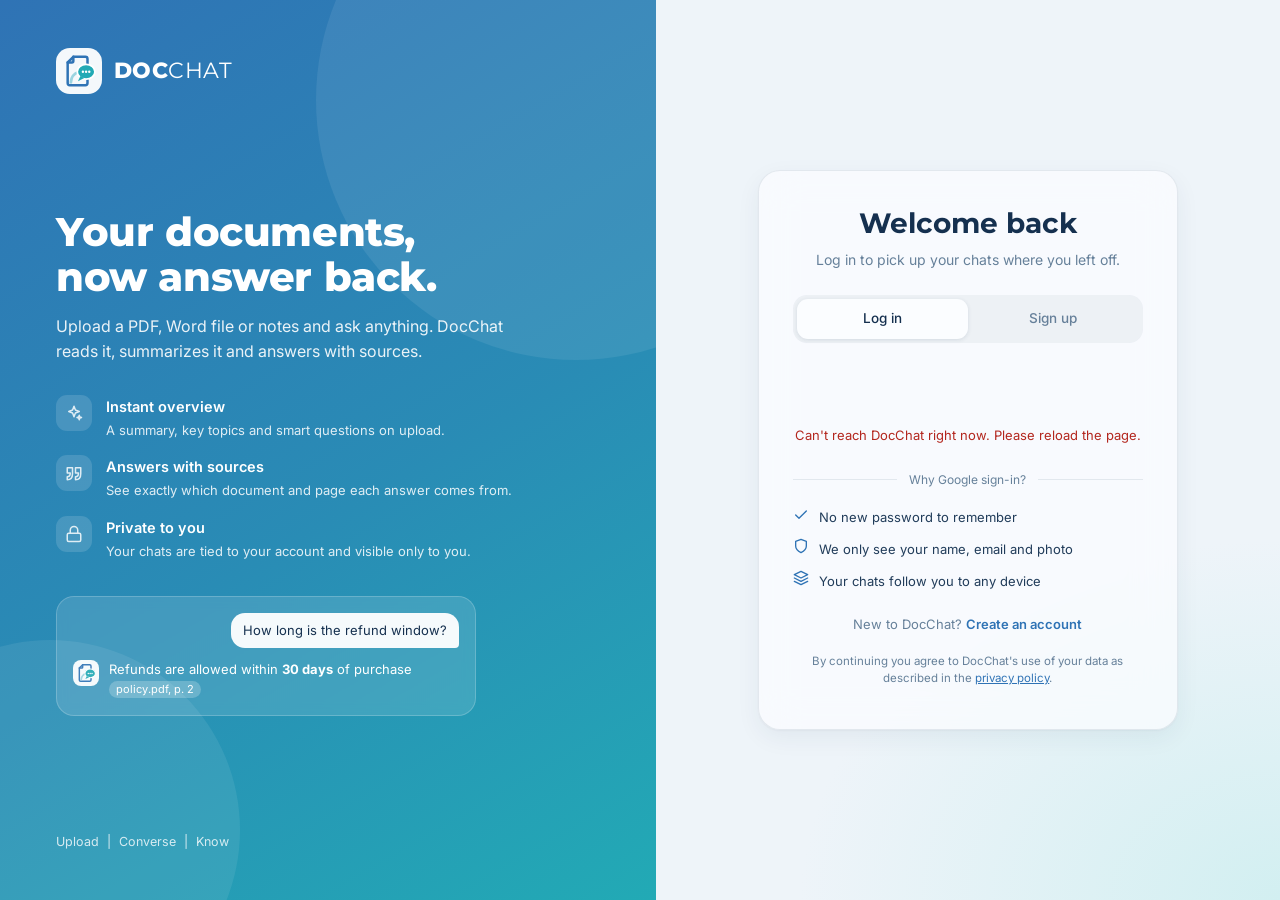
==== static/login.html @ a442658d "Add a separate sign-up / log-in page Signed-out visitors are redirected to /login (brand panel + Goo" ====
<!doctype html>
<html lang="en" data-theme="ocean">
<head>
<meta charset="utf-8">
<meta name="viewport" content="width=device-width, initial-scale=1">
<title>Sign in · DocChat</title>
<link rel="preconnect" href="https://fonts.googleapis.com">
<link rel="preconnect" href="https://fonts.gstatic.com" crossorigin>
<link href="https://fonts.googleapis.com/css2?family=Inter:wght@400;500;600&family=Montserrat:wght@400;500;700;800&display=swap" rel="stylesheet">
<link rel="icon" href="data:image/svg+xml,%3Csvg xmlns='http://www.w3.org/2000/svg' viewBox='0 0 48 48'%3E%3Cpath d='M16 4h17a3 3 0 0 1 3 3v34a3 3 0 0 1-3 3H11a3 3 0 0 1-3-3V12z' fill='none' stroke='%232f73b5' stroke-width='3.5' stroke-linejoin='round'/%3E%3Cellipse cx='34' cy='25' rx='12' ry='10' fill='%2322aab5' stroke='%23fff' stroke-width='2.5'/%3E%3Cpath d='M26 31l-3 7 8-4z' fill='%2322aab5'/%3E%3C/svg%3E">
<link rel="stylesheet" href="/static/style.css">
<script src="/static/theme.js"></script>
<style>
  body { overflow: auto; }
  .auth { display: grid; grid-template-columns: 1.05fr 1fr; min-height: 100vh; }

  /* ---------- Brand side ---------- */
  .brand-side {
    position: relative; overflow: hidden; color: #fff; padding: 48px 56px; display: flex; flex-direction: column;
    background: linear-gradient(150deg, var(--accent) 0%, color-mix(in srgb, var(--accent) 55%, var(--accent-2)) 55%, var(--accent-2) 100%);
  }
  .brand-side::before, .brand-side::after {
    content: ""; position: absolute; border-radius: 50%; background: rgba(255,255,255,.08); pointer-events: none;
  }
  .brand-side::before { width: 520px; height: 520px; right: -180px; top: -160px; }
  .brand-side::after { width: 380px; height: 380px; left: -140px; bottom: -120px; }
  .brand-top { display: flex; align-items: center; gap: 12px; position: relative; }
  .brand-top .mark { width: 46px; height: 46px; border-radius: 14px; background: rgba(255,255,255,.95); display: grid; place-items: center; }
  .brand-top .mark svg { width: 34px; height: 34px; }
  .brand-top .word { font-family: "Montserrat", sans-serif; font-size: 22px; letter-spacing: .02em; }
  .brand-top .word b { font-weight: 800; }
  .brand-mid { margin: auto 0; position: relative; max-width: 460px; padding: 40px 0; }
  .brand-mid h1 { font-family: "Montserrat", sans-serif; font-weight: 800; font-size: 40px; line-height: 1.12; margin: 0 0 14px; letter-spacing: -.01em; }
  .brand-mid p { font-size: 16px; line-height: 1.6; opacity: .9; margin: 0 0 30px; }
  .perks { list-style: none; padding: 0; margin: 0; display: flex; flex-direction: column; gap: 14px; }
  .perks li { display: flex; gap: 14px; align-items: flex-start; }
  .perks .p-icon { flex: none; width: 36px; height: 36px; border-radius: 11px; display: grid; place-items: center; background: rgba(255,255,255,.16); }
  .perks .p-icon svg.i { width: 18px; height: 18px; }
  .perks b { display: block; font-weight: 600; font-size: 14.5px; }
  .perks span { font-size: 13px; opacity: .85; }
  .preview { position: relative; margin-top: 34px; max-width: 420px; background: rgba(255,255,255,.12); border: 1px solid rgba(255,255,255,.2); border-radius: 18px; padding: 16px; backdrop-filter: blur(6px); }
  .preview .q { margin-left: auto; width: fit-content; background: rgba(255,255,255,.95); color: #15304f; font-size: 13px; padding: 7px 12px; border-radius: 14px 14px 4px 14px; }
  .preview .a { display: flex; gap: 10px; margin-top: 12px; font-size: 13px; line-height: 1.5; }
  .preview .a .dot { flex: none; width: 26px; height: 26px; border-radius: 8px; background: rgba(255,255,255,.95); display: grid; place-items: center; }
  .preview .a .dot svg { width: 20px; height: 20px; }
  .preview .tag { display: inline-block; font-size: 11px; padding: 0 7px; border-radius: 99px; background: rgba(255,255,255,.22); }
  .brand-foot { position: relative; font-size: 12.5px; opacity: .8; }

  /* ---------- Form side ---------- */
  .form-side { display: grid; place-items: center; padding: 40px 24px; }
  .auth-card { width: min(420px, 100%); padding: 36px 34px 30px; text-align: center; }
  .auth-card .mobile-logo { display: none; width: 56px; height: 56px; margin: 0 auto 14px; }
  .auth-card h2 { font-family: var(--display); font-weight: var(--display-weight); font-size: 28px; margin: 0 0 8px; line-height: 1.2; }
  .auth-card .lead { color: var(--muted); margin: 0 0 24px; font-size: 14px; }
  .tabs { display: grid; grid-template-columns: 1fr 1fr; padding: 4px; border-radius: 14px; background: var(--hover); margin-bottom: 26px; }
  .tabs button { border: 0; background: transparent; border-radius: 11px; padding: 9px 0; font-size: 13.5px; font-weight: 500; color: var(--muted); }
  .tabs button[aria-selected="true"] { background: var(--panel-solid); color: var(--text); box-shadow: 0 1px 4px color-mix(in srgb, var(--text) 12%, transparent); }
  .gsi { display: flex; justify-content: center; min-height: 44px; }
  .gsi .error { font-size: 13px; text-align: left; }
  .divider { display: flex; align-items: center; gap: 12px; color: var(--muted); font-size: 12px; margin: 24px 0 18px; }
  .divider::before, .divider::after { content: ""; flex: 1; height: 1px; background: var(--border); }
  .trust { list-style: none; padding: 0; margin: 0; display: flex; flex-direction: column; gap: 10px; text-align: left; }
  .trust li { display: flex; align-items: center; gap: 10px; font-size: 13px; color: color-mix(in srgb, var(--text) 85%, var(--muted)); }
  .trust svg.i { width: 16px; height: 16px; color: var(--accent); }
  .switch-note { margin: 22px 0 0; font-size: 13px; color: var(--muted); }
  .switch-note button { border: 0; background: none; padding: 0; color: var(--accent); font-weight: 600; font-size: 13px; }
  .legal { margin-top: 18px; font-size: 11.5px; color: var(--muted); line-height: 1.5; }
  .legal a { color: var(--accent); }
  .status { min-height: 20px; margin-top: 12px; font-size: 13px; color: var(--muted); }
  .status.err { color: var(--error); }

  @media (max-width: 920px) {
    .auth { grid-template-columns: 1fr; }
    .brand-side { display: none; }
    .auth-card .mobile-logo { display: block; }
  }
</style>
</head>
<body>
<svg width="0" height="0" style="position:absolute" aria-hidden="true">
  <symbol id="logo" viewBox="0 0 48 48">
    <g style="fill:none;stroke:var(--accent);stroke-width:3.5;stroke-linejoin:round;stroke-linecap:round">
      <path d="M16 4h17a3 3 0 0 1 3 3v34a3 3 0 0 1-3 3H11a3 3 0 0 1-3-3V12z"/>
      <path d="M16 4v6a2 2 0 0 1-2 2H8"/>
    </g>
    <path style="fill:none;stroke:color-mix(in srgb, var(--accent-2) 35%, var(--accent-soft));stroke-width:4;stroke-linecap:round" d="M12.5 40a17 17 0 0 1 11-15"/>
    <ellipse style="fill:var(--accent-2);stroke:#fff;stroke-width:2.5" cx="34" cy="25" rx="12.5" ry="10.5"/>
    <path style="fill:var(--accent-2)" d="M26 31l-3.5 7.5 9-4.5z"/>
    <g style="fill:#fff"><circle cx="29.5" cy="25" r="1.7"/><circle cx="34" cy="25" r="1.7"/><circle cx="38.5" cy="25" r="1.7"/></g>
  </symbol>
</svg>

<div class="auth">
  <!-- Brand side -->
  <section class="brand-side" aria-hidden="true">
    <div class="brand-top">
      <span class="mark"><svg><use href="#logo"/></svg></span>
      <span class="word"><b>DOC</b>CHAT</span>
    </div>
    <div class="brand-mid">
      <h1>Your documents,<br>now answer back.</h1>
      <p>Upload a PDF, Word file or notes and ask anything. DocChat reads it, summarizes it and answers with sources.</p>
      <ul class="perks">
        <li><span class="p-icon" data-icon="sparkles"></span><div><b>Instant overview</b><span>A summary, key topics and smart questions on upload.</span></div></li>
        <li><span class="p-icon" data-icon="quote"></span><div><b>Answers with sources</b><span>See exactly which document and page each answer comes from.</span></div></li>
        <li><span class="p-icon" data-icon="lock"></span><div><b>Private to you</b><span>Your chats are tied to your account and visible only to you.</span></div></li>
      </ul>
      <div class="preview">
        <div class="q">How long is the refund window?</div>
        <div class="a"><span class="dot"><svg><use href="#logo"/></svg></span><div>Refunds are allowed within <b>30 days</b> of purchase <span class="tag">policy.pdf, p. 2</span></div></div>
      </div>
    </div>
    <div class="brand-foot">Upload &nbsp;|&nbsp; Converse &nbsp;|&nbsp; Know</div>
  </section>

  <!-- Form side -->
  <main class="form-side">
    <div class="auth-card card">
      <svg class="mobile-logo" aria-hidden="true"><use href="#logo"/></svg>
      <h2 id="heading">Welcome back</h2>
      <p class="lead" id="lead">Log in to pick up your chats where you left off.</p>

      <div class="tabs" role="tablist" aria-label="Log in or sign up">
        <button role="tab" id="tabLogin" aria-selected="true">Log in</button>
        <button role="tab" id="tabSignup" aria-selected="false">Sign up</button>
      </div>

      <div class="gsi" id="gsiButton"></div>
      <div class="status" id="status" role="status"></div>

      <div class="divider">Why Google sign-in?</div>
      <ul class="trust">
        <li><span data-icon="check"></span>No new password to remember</li>
        <li><span data-icon="shield"></span>We only see your name, email and photo</li>
        <li><span data-icon="layers"></span>Your chats follow you to any device</li>
      </ul>

      <p class="switch-note" id="switchNote">New to DocChat? <button id="switchBtn">Create an account</button></p>
      <p class="legal">By continuing you agree to DocChat's use of your data as described in the <a href="/privacy">privacy policy</a>.</p>
    </div>
  </main>
</div>

<script>
const ICONS = {
  sparkles: '<path d="M12 3l1.9 5.1L19 10l-5.1 1.9L12 17l-1.9-5.1L5 10l5.1-1.9zM19 15l.8 2.2L22 18l-2.2.8L19 21l-.8-2.2L16 18l2.2-.8z"/>',
  quote: '<path d="M3 21c3 0 7-1 7-8V5H3v7h4c0 3-1 5-4 5zM14 21c3 0 7-1 7-8V5h-7v7h4c0 3-1 5-4 5z"/>',
  lock: '<rect x="3" y="11" width="18" height="11" rx="2"/><path d="M7 11V7a5 5 0 0 1 10 0v4"/>',
  check: '<path d="M20 6 9 17l-5-5"/>',
  shield: '<path d="M12 22s8-4 8-10V5l-8-3-8 3v7c0 6 8 10 8 10z"/>',
  layers: '<path d="M12 2 2 7l10 5 10-5zM2 17l10 5 10-5M2 12l10 5 10-5"/>',
};
document.querySelectorAll("[data-icon]").forEach(el => {
  el.innerHTML = `<svg class="i" viewBox="0 0 24 24" aria-hidden="true">${ICONS[el.dataset.icon]}</svg>`;
});

const $ = s => document.querySelector(s);
const status = $("#status");
let mode = new URLSearchParams(location.search).get("mode") === "signup" ? "signup" : "login";
let clientId = null;

const COPY = {
  login: { heading: "Welcome back", lead: "Log in to pick up your chats where you left off.", text: "signin_with",
           note: "New to DocChat?", sw: "Create an account" },
  signup: { heading: "Create your account", lead: "Start chatting with your documents in seconds. It's free.", text: "signup_with",
            note: "Already have an account?", sw: "Log in" },
};

function setMode(m) {
  mode = m;
  const c = COPY[m];
  $("#heading").textContent = c.heading;
  $("#lead").textContent = c.lead;
  $("#tabLogin").setAttribute("aria-selected", String(m === "login"));
  $("#tabSignup").setAttribute("aria-selected", String(m === "signup"));
  $("#switchNote").firstChild.textContent = c.note + " ";
  $("#switchBtn").textContent = c.sw;
  history.replaceState(null, "", m === "signup" ? "/login?mode=signup" : "/login");
  renderButton();
}

function renderButton() {
  if (!window.google?.accounts?.id || !clientId) return;
  const slot = $("#gsiButton");
  slot.innerHTML = "";
  google.accounts.id.renderButton(slot, {
    theme: document.documentElement.dataset.mode === "dark" ? "filled_black" : "outline",
    size: "large", shape: "pill", text: COPY[mode].text, logo_alignment: "left",
    width: Math.min(340, slot.clientWidth || 340),
  });
}

async function onCredential(resp) {
  status.className = "status"; status.textContent = "Signing you in…";
  try {
    const r = await fetch("/api/auth/google", { method: "POST", headers: { "Content-Type": "application/json" },
                                               body: JSON.stringify({ credential: resp.credential }) });
    const data = await r.json().catch(() => ({}));
    if (!r.ok) throw new Error(data.error || "Sign-in failed. Please try again.");
    status.textContent = `Welcome, ${data.user.name}! Opening DocChat…`;
    location.replace("/");
  } catch (e) {
    status.className = "status err";
    status.textContent = e.message.includes("fetch") ? "Can't reach DocChat right now. Please try again." : e.message;
  }
}

async function init() {
  $("#tabLogin").onclick = () => setMode("login");
  $("#tabSignup").onclick = () => setMode("signup");
  $("#switchBtn").onclick = () => setMode(mode === "login" ? "signup" : "login");
  setMode(mode);
  try {
    const cfg = await (await fetch("/api/config")).json();
    if (cfg.user) return location.replace("/");
    if (!cfg.auth) return location.replace("/");
    clientId = cfg.google_client_id;
  } catch (e) {
    status.className = "status err"; status.textContent = "Can't reach DocChat right now. Please reload the page.";
    return;
  }
  const s = document.createElement("script");
  s.src = "https://accounts.google.com/gsi/client"; s.async = true;
  s.onload = () => {
    google.accounts.id.initialize({ client_id: clientId, callback: onCredential, ux_mode: "popup", auto_select: false });
    renderButton();
  };
  s.onerror = () => {
    $("#gsiButton").innerHTML = `<p class="error">Couldn't load Google sign-in. If you use an ad or tracker blocker, allow accounts.google.com on this site, then reload.</p>`;
  };
  document.head.appendChild(s);
  addEventListener("resize", () => { clearTimeout(window.__rb); window.__rb = setTimeout(renderButton, 200); });
}
init();
</script>
</body>
</html>
---- static/style.css ----
/* Base colors come from theme.js; everything here is derived from them. Fallbacks = DocChat blue, light. */
:root {
  --bg: #eef4f9; --bg-glow-1: #d4e7f6; --bg-glow-2: #d2eff1; --panel-solid: #fbfdff;
  --text: #15304f; --muted: #66809a; --accent: #2f73b5; --accent-2: #22aab5; --accent-soft: #dcebf7; --accent-text: #fff;
  --display: "Montserrat", "Segoe UI", sans-serif; --display-weight: 700;

  --panel: color-mix(in srgb, var(--panel-solid) 74%, transparent);
  --border: color-mix(in srgb, var(--text) 9%, transparent);
  --border-strong: color-mix(in srgb, var(--text) 16%, transparent);
  --hover: color-mix(in srgb, var(--text) 5%, transparent);
  --user-bubble: var(--text);
  --user-text: var(--bg);
  --cite-bg: color-mix(in srgb, var(--accent) 8%, transparent);
  --accent-glow: color-mix(in srgb, var(--accent) 35%, transparent);
  --error: #b3261e;
  --shadow: 0 1px 2px color-mix(in srgb, var(--text) 4%, transparent), 0 8px 24px color-mix(in srgb, var(--text) 6%, transparent);
  --radius-lg: 22px;
  color-scheme: light;
}
:root[data-mode="dark"] {
  --error: #f2b8b5;
  --shadow: 0 1px 2px rgba(0,0,0,.2), 0 8px 24px rgba(0,0,0,.25);
  color-scheme: dark;
}

* { box-sizing: border-box; }
html, body { height: 100%; }
body {
  margin: 0;
  font: 14.5px/1.6 "Inter", system-ui, -apple-system, "Segoe UI", sans-serif;
  color: var(--text);
  background:
    radial-gradient(900px 600px at 0% 0%, var(--bg-glow-1), transparent 60%),
    radial-gradient(800px 600px at 100% 100%, var(--bg-glow-2), transparent 60%),
    var(--bg);
  background-attachment: fixed;
  -webkit-font-smoothing: antialiased;
  overflow: hidden;
}
button { font: inherit; color: inherit; cursor: pointer; }
.sr-only { position: absolute; width: 1px; height: 1px; overflow: hidden; clip: rect(0 0 0 0); white-space: nowrap; }
svg.i { width: 18px; height: 18px; flex: none; fill: none; stroke: currentColor; stroke-width: 2; stroke-linecap: round; stroke-linejoin: round; }
.label { font-size: 11px; font-weight: 600; letter-spacing: .08em; text-transform: uppercase; color: var(--muted); margin: 0; }

/* ---------- Layout ---------- */
.app { display: grid; grid-template-columns: 272px minmax(0, 1fr) 320px; gap: 14px; height: 100vh; padding: 14px; }
.card {
  background: var(--panel); backdrop-filter: blur(20px); -webkit-backdrop-filter: blur(20px);
  border: 1px solid var(--border); border-radius: var(--radius-lg); box-shadow: var(--shadow);
}
.sidebar, .panel { display: flex; flex-direction: column; min-height: 0; }
.main { display: flex; flex-direction: column; min-width: 0; min-height: 0; overflow: hidden; }

/* ---------- Buttons ---------- */
.btn {
  display: inline-flex; align-items: center; justify-content: center; gap: 8px;
  border: 1px solid var(--border); background: var(--panel-solid); border-radius: 12px; padding: 8px 14px; font-size: 13px;
  transition: .15s ease;
}
.btn:hover { border-color: var(--accent); color: var(--accent); }
.btn.primary { background: var(--accent); border-color: var(--accent); color: var(--accent-text); font-weight: 500; }
.btn.primary:hover { filter: brightness(1.08); color: var(--accent-text); }
.icon-btn {
  display: inline-grid; place-items: center; width: 34px; height: 34px; border-radius: 10px;
  border: 1px solid transparent; background: transparent; color: var(--muted); transition: .15s;
}
.icon-btn:hover { background: var(--hover); color: var(--text); }
.icon-btn svg.i { width: 17px; height: 17px; }

/* ---------- Sidebar ---------- */
.sidebar { padding: 20px 16px 16px; gap: 16px; }
.brand { display: flex; align-items: center; gap: 11px; padding: 0 4px; }
.logo { flex: none; width: 42px; height: 42px; }
.wordmark { font-family: "Montserrat", "Segoe UI", sans-serif; font-weight: 400; font-size: 21px; line-height: 1; margin: 0; letter-spacing: .02em; }
.wordmark b { font-weight: 800; }
.tagline { font-family: "Montserrat", "Segoe UI", sans-serif; font-weight: 700; font-size: 9px; letter-spacing: .1em; text-transform: uppercase; color: var(--accent); margin: 6px 0 0; }
.tagline i { font-style: normal; opacity: .45; margin: 0 3px; }
.new-chat { width: 100%; padding: 10px 14px; }
.new-chat kbd { margin-left: auto; font: 11px "Inter", sans-serif; opacity: .7; }
.search { display: flex; align-items: center; gap: 8px; padding: 0 12px; height: 38px; border-radius: 12px; background: var(--panel-solid); border: 1px solid var(--border); color: var(--muted); }
.search:focus-within { border-color: var(--accent); }
.search input { flex: 1; min-width: 0; border: 0; outline: 0; background: transparent; color: var(--text); font: inherit; font-size: 13px; }
.chats-head { display: flex; align-items: center; justify-content: space-between; padding: 0 4px; }
.chats { list-style: none; margin: 0 -6px; padding: 0 6px; flex: 1; min-height: 60px; overflow-y: auto; display: flex; flex-direction: column; gap: 2px; }
.chat-item { position: relative; display: flex; align-items: center; gap: 10px; padding: 9px 10px; border-radius: 12px; cursor: pointer; transition: .12s; }
.chat-item:hover { background: var(--hover); }
.chat-item.active { background: var(--accent-soft); }
.chat-item .ci-icon { flex: none; width: 30px; height: 30px; border-radius: 9px; display: grid; place-items: center; background: var(--panel-solid); color: var(--accent); border: 1px solid var(--border); }
.chat-item.active .ci-icon { border-color: transparent; }
.chat-item .ci-icon svg.i { width: 15px; height: 15px; }
.chat-item .ci-text { flex: 1; min-width: 0; }
.chat-item .ci-title { font-size: 13px; font-weight: 500; white-space: nowrap; overflow: hidden; text-overflow: ellipsis; }
.chat-item .ci-sub { font-size: 11.5px; color: var(--muted); }
.chat-item .ci-del { opacity: .35; width: 28px; height: 28px; }
.chat-item:hover .ci-del, .chat-item.active .ci-del, .chat-item .ci-del:focus-visible { opacity: 1; }
.chat-item .ci-del:hover { color: #c62828; background: color-mix(in srgb, #c62828 10%, transparent); }
@media (hover: none) { .chat-item .ci-del { opacity: 1; } }
.chats-empty { font-size: 13px; color: var(--muted); padding: 10px 6px; line-height: 1.5; }
.side-footer { display: flex; flex-direction: column; gap: 12px; padding-top: 14px; border-top: 1px solid var(--border); }
.appearance { display: flex; align-items: center; justify-content: space-between; gap: 8px; }
.swatches { display: flex; gap: 8px; }
.swatch { width: 22px; height: 22px; padding: 0; border-radius: 50%; border: 0; background: linear-gradient(135deg, var(--a), var(--b)); box-shadow: 0 0 0 2px var(--panel-solid), 0 0 0 3px transparent; transition: .15s; }
.swatch:hover { transform: scale(1.12); }
.swatch[aria-checked="true"] { box-shadow: 0 0 0 2px var(--panel-solid), 0 0 0 4px var(--text); }
.mode-toggle { display: inline-flex; padding: 2px; border-radius: 10px; background: var(--hover); }
.mode-toggle button { display: grid; place-items: center; width: 28px; height: 26px; border: 0; border-radius: 8px; background: transparent; color: var(--muted); }
.mode-toggle button svg.i { width: 15px; height: 15px; }
.mode-toggle button[aria-pressed="true"] { background: var(--panel-solid); color: var(--text); box-shadow: 0 1px 3px color-mix(in srgb, var(--text) 12%, transparent); }
.user-card { display: flex; align-items: center; gap: 10px; padding: 8px; margin: 0 -4px; border-radius: 14px; background: var(--hover); }
.user-card[hidden] { display: none; }
.user-card img { flex: none; width: 34px; height: 34px; border-radius: 50%; object-fit: cover; background: var(--accent-soft); }
.user-card img[hidden], .user-card .u-initial[hidden] { display: none; }
.user-card .u-initial { flex: none; width: 34px; height: 34px; border-radius: 50%; display: grid; place-items: center; font-weight: 700; color: var(--accent-text); background: linear-gradient(135deg, var(--accent), var(--accent-2)); }
.user-card .u-text { flex: 1; min-width: 0; }
.user-card .u-name { font-size: 13px; font-weight: 600; white-space: nowrap; overflow: hidden; text-overflow: ellipsis; }
.user-card .u-email { font-size: 11.5px; color: var(--muted); white-space: nowrap; overflow: hidden; text-overflow: ellipsis; }
.user-card .icon-btn { width: 30px; height: 30px; }
.quota[hidden] { display: none; }
.quota-text { font-size: 12px; color: var(--muted); margin-bottom: 6px; }
.quota-text b { color: var(--text); font-weight: 600; }
.quota-bar { height: 5px; border-radius: 99px; background: var(--hover); overflow: hidden; }
.quota-bar span { display: block; height: 100%; border-radius: 99px; background: linear-gradient(90deg, var(--accent), var(--accent-2)); transition: width .4s ease; }
.quota.low .quota-bar span { background: #e0892b; }
.demo-note { display: inline-flex; align-items: center; gap: 8px; margin-top: 14px; font-size: 12px; color: var(--muted); background: var(--hover); border-radius: 10px; padding: 7px 12px; text-align: left; }
.demo-note svg.i { width: 15px; height: 15px; color: var(--accent); }
.provider { display: flex; align-items: center; gap: 8px; font-size: 12px; color: var(--muted); min-width: 0; }
.provider .dot { flex: none; width: 7px; height: 7px; border-radius: 50%; background: #4caf7a; box-shadow: 0 0 0 3px rgba(76,175,122,.18); }
.provider span:last-child { overflow: hidden; text-overflow: ellipsis; white-space: nowrap; }

/* ---------- Main: top bar ---------- */
.topbar { display: flex; align-items: center; gap: 10px; padding: 14px 18px; border-bottom: 1px solid var(--border); }
.title-wrap { flex: 1; min-width: 0; }
.chat-title { margin: 0; font-size: 15px; font-weight: 600; white-space: nowrap; overflow: hidden; text-overflow: ellipsis; outline: none; border-radius: 6px; padding: 1px 4px; margin-left: -4px; }
.chat-title[contenteditable="true"]:hover { background: var(--hover); }
.chat-title[contenteditable="true"]:focus { background: var(--hover); box-shadow: 0 0 0 2px var(--accent-soft); white-space: normal; }
.chat-meta { font-size: 12px; color: var(--muted); }
.top-actions { display: flex; gap: 4px; }
.only-narrow, .only-mobile { display: none !important; }

/* ---------- Main: log ---------- */
.log { flex: 1; overflow-y: auto; padding: 28px 28px 12px; display: flex; flex-direction: column; gap: 22px; scroll-behavior: smooth; }
.msg { max-width: 760px; width: 100%; margin: 0 auto; animation: rise .35s ease both; }
.msg.user { display: flex; justify-content: flex-end; }
.msg.user .bubble { background: var(--user-bubble); color: var(--user-text); padding: 10px 16px; border-radius: 18px 18px 4px 18px; max-width: 80%; white-space: pre-wrap; overflow-wrap: anywhere; }
.msg.bot { display: grid; grid-template-columns: 30px minmax(0, 1fr); column-gap: 14px; }
.msg.bot > :not(.avatar) { grid-column: 2; }
.avatar { width: 30px; height: 30px; border-radius: 9px; display: grid; place-items: center; background: linear-gradient(135deg, var(--accent), var(--accent-2)); color: #fff; margin-top: 2px; grid-row: 1 / span 9; }
.msg.bot .bubble { padding-top: 4px; overflow-wrap: anywhere; }
.msg.bot .bubble > :first-child { margin-top: 0; }
.msg.bot .bubble > :last-child { margin-bottom: 0; }
.msg.bot .bubble p { margin: 0 0 12px; }
.msg.bot .bubble ul, .msg.bot .bubble ol { margin: 0 0 12px; padding-left: 22px; }
.msg.bot .bubble li { margin: 4px 0; }
.msg.bot .bubble li::marker { color: var(--accent); }
.msg.bot .bubble strong { font-weight: 600; }
.msg.bot .bubble blockquote { margin: 0 0 12px; padding: 8px 14px; border-left: 3px solid var(--accent-2); border-radius: 0; background: var(--cite-bg); color: color-mix(in srgb, var(--text) 85%, var(--muted)); font-style: italic; }
.msg.bot .bubble .h { display: block; font-weight: 600; font-size: 15.5px; margin: 16px 0 6px; }
.msg.bot .bubble code { font: 13px/1.4 ui-monospace, "Cascadia Code", Consolas, monospace; background: var(--accent-soft); padding: 1px 6px; border-radius: 6px; }
.msg.bot .bubble sup { display: inline-grid; place-items: center; min-width: 17px; height: 17px; padding: 0 4px; margin: 0 2px; font-size: 10px; font-weight: 600; border-radius: 6px; background: var(--accent-soft); color: var(--accent); vertical-align: 2px; }
.msg.bot .bubble .src-tag { display: inline-block; font-size: 11.5px; font-weight: 500; line-height: 1.5; padding: 0 8px; margin: 0 2px; border-radius: 999px; background: var(--accent-soft); color: var(--accent); white-space: nowrap; vertical-align: 1px; }
.typing:empty::after { content: ""; display: inline-block; width: 44px; height: 10px; background: radial-gradient(circle 4px, var(--accent) 98%, transparent) 0 50% / 14px 10px repeat-x; animation: dots 1.2s linear infinite; opacity: .7; }
.caret { display: inline-block; width: .5em; }
.caret::after { content: "\258D"; color: var(--accent); animation: blink 1s steps(1) infinite; }
.cites { margin-top: 10px; display: flex; flex-direction: column; gap: 8px; }
.cites-title { font-size: 11px; font-weight: 600; letter-spacing: .08em; text-transform: uppercase; color: var(--muted); }
.cite { background: var(--cite-bg); border-radius: 12px; padding: 10px 14px; font-size: 13px; line-height: 1.5; }
.cite .src { display: block; font-weight: 500; margin-bottom: 2px; }
.cite .src b { color: var(--accent); margin-right: 4px; }
.cite q { color: var(--muted); font-style: italic; }
.error { color: var(--error); font-size: 14px; margin-top: 6px; }
.msg-actions { display: flex; gap: 2px; margin-top: 6px; margin-left: -8px; opacity: .75; transition: .15s; }
.msg.bot:hover .msg-actions, .msg-actions:focus-within { opacity: 1; }
.msg-actions .icon-btn { width: 30px; height: 30px; }
.msg-actions .icon-btn svg.i { width: 15px; height: 15px; }
.msg-actions .icon-btn.on { color: var(--accent); }
.followups { display: flex; flex-wrap: wrap; gap: 8px; margin-top: 12px; }
.followups .fu-title { width: 100%; font-size: 11px; font-weight: 600; letter-spacing: .08em; text-transform: uppercase; color: var(--muted); display: flex; align-items: center; gap: 6px; }
.followups .fu-title svg.i { width: 13px; height: 13px; color: var(--accent); }
.chip { display: inline-flex; align-items: center; gap: 6px; border: 1px solid var(--border); background: var(--panel-solid); border-radius: 999px; padding: 7px 14px; font-size: 13px; text-align: left; transition: .15s; }
.chip:hover { border-color: var(--accent); color: var(--accent); transform: translateY(-1px); }
.chip svg.i { width: 14px; height: 14px; color: var(--accent); }

/* ---------- Welcome screens ---------- */
.welcome { max-width: 780px; width: 100%; margin: auto; padding: 8px 0 24px; animation: rise .5s ease both; }
.hero { text-align: center; margin-bottom: 28px; }
.hero .logo { width: 64px; height: 64px; margin: 0 auto 14px; display: block; }
.hero h2 { font-family: var(--display); font-weight: var(--display-weight); font-size: 34px; line-height: 1.15; margin: 0 0 10px; letter-spacing: -.01em; }
.hero h2 em { color: var(--accent); font-style: normal; }
:root:not([data-theme="ocean"]) .hero h2 { font-size: 42px; }
:root:not([data-theme="ocean"]) .hero h2 em { font-style: italic; }
.hero p { color: var(--muted); margin: 0 auto 20px; max-width: 480px; }
.hero .btn.primary { padding: 12px 22px; font-size: 14px; border-radius: 14px; box-shadow: 0 6px 18px var(--accent-glow); }
.hero .formats { display: block; margin-top: 10px; font-size: 12px; color: var(--muted); }
.steps { display: grid; grid-template-columns: repeat(3, 1fr); gap: 12px; margin-bottom: 26px; }
.step { display: flex; gap: 12px; align-items: flex-start; padding: 14px; border-radius: 16px; background: var(--panel-solid); border: 1px solid var(--border); }
.step .num { flex: none; width: 26px; height: 26px; border-radius: 50%; display: grid; place-items: center; font-size: 12px; font-weight: 700; color: var(--accent-text); background: linear-gradient(135deg, var(--accent), var(--accent-2)); }
.step b { display: block; font-size: 13.5px; font-weight: 600; }
.step span { font-size: 12.5px; color: var(--muted); line-height: 1.45; }
.features { display: grid; grid-template-columns: repeat(3, 1fr); gap: 12px; }
.feature { padding: 16px; border-radius: 16px; border: 1px solid var(--border); background: color-mix(in srgb, var(--panel-solid) 60%, transparent); transition: .2s; }
.feature:hover { border-color: color-mix(in srgb, var(--accent) 40%, transparent); transform: translateY(-2px); }
.feature .f-icon { width: 34px; height: 34px; border-radius: 10px; display: grid; place-items: center; background: var(--accent-soft); color: var(--accent); margin-bottom: 10px; }
.feature .f-icon svg.i { width: 17px; height: 17px; }
.feature b { display: block; font-size: 13.5px; font-weight: 600; margin-bottom: 2px; }
.feature span { font-size: 12.5px; color: var(--muted); line-height: 1.45; }
.section-label { display: flex; align-items: center; gap: 8px; margin: 0 0 12px; }
.section-label::after { content: ""; flex: 1; height: 1px; background: var(--border); }
.ready-head { text-align: center; margin-bottom: 22px; }
.ready-head .doc-type { display: inline-flex; align-items: center; gap: 6px; font-size: 12px; font-weight: 600; color: var(--accent); background: var(--accent-soft); border-radius: 999px; padding: 4px 12px; margin-bottom: 12px; }
.ready-head h2 { font-family: var(--display); font-weight: var(--display-weight); font-size: 30px; line-height: 1.2; margin: 0 0 8px; }
.ready-head p { color: var(--muted); margin: 0 auto; max-width: 560px; }
.suggest-grid { display: grid; grid-template-columns: repeat(2, 1fr); gap: 10px; margin-bottom: 26px; }
.suggest { display: flex; align-items: flex-start; gap: 10px; text-align: left; padding: 14px 16px; border-radius: 16px; border: 1px solid var(--border); background: var(--panel-solid); font-size: 13.5px; line-height: 1.45; transition: .15s; }
.suggest:hover { border-color: var(--accent); transform: translateY(-1px); }
.suggest svg.i { width: 16px; height: 16px; color: var(--accent); margin-top: 2px; }

/* ---------- Composer ---------- */
.composer { padding: 10px 20px 16px; }
.composer-inner { max-width: 760px; margin: 0 auto; }
.tools { display: flex; align-items: center; justify-content: space-between; gap: 10px; margin-bottom: 8px; flex-wrap: wrap; }
.styles { display: inline-flex; padding: 3px; border-radius: 12px; background: var(--hover); }
.styles button { border: 0; background: transparent; border-radius: 9px; padding: 4px 11px; font-size: 12px; color: var(--muted); }
.styles button[aria-pressed="true"] { background: var(--panel-solid); color: var(--text); font-weight: 500; box-shadow: 0 1px 3px color-mix(in srgb, var(--text) 12%, transparent); }
.tools .hint { font-size: 11.5px; color: var(--muted); }
.row { display: flex; align-items: flex-end; gap: 8px; background: var(--panel-solid); border: 1px solid var(--border); border-radius: 18px; padding: 6px 6px 6px 8px; box-shadow: var(--shadow); transition: .2s; }
.row:focus-within { border-color: var(--accent); box-shadow: 0 0 0 4px var(--accent-soft); }
.row .attach { width: 40px; height: 40px; }
textarea { flex: 1; resize: none; border: 0; outline: 0; background: transparent; color: var(--text); font: inherit; padding: 9px 0; min-height: 40px; max-height: 180px; }
textarea::placeholder { color: var(--muted); }
#send { flex: none; width: 40px; height: 40px; padding: 0; border-radius: 13px; border: 0; display: grid; place-items: center; background: var(--accent); color: var(--accent-text); transition: .15s; }
#send:hover { filter: brightness(1.08); transform: translateY(-1px); }
#send:disabled { opacity: .35; cursor: default; transform: none; filter: none; }
#send.stop { background: var(--text); color: var(--bg); }

/* ---------- Right panel ---------- */
.panel { padding: 18px 16px; gap: 18px; overflow-y: auto; }
.panel-head { display: flex; align-items: center; justify-content: space-between; }
.panel-head .count { font-size: 12px; color: var(--muted); }
.drop { display: flex; align-items: center; gap: 12px; border: 1.5px dashed var(--border-strong); border-radius: 16px; padding: 14px; cursor: pointer; transition: .2s; background: var(--panel-solid); }
.drop:hover, .drop.over { border-color: var(--accent); }
.drop .d-icon { flex: none; width: 38px; height: 38px; border-radius: 12px; display: grid; place-items: center; background: var(--accent-soft); color: var(--accent); }
.drop b { display: block; font-size: 13px; font-weight: 600; }
.drop span { font-size: 11.5px; color: var(--muted); }
.docs { list-style: none; padding: 0; margin: 0; display: flex; flex-direction: column; gap: 8px; }
.docs li { display: flex; align-items: center; gap: 10px; padding: 9px 8px 9px 10px; background: var(--panel-solid); border: 1px solid var(--border); border-radius: 12px; animation: rise .3s ease both; }
.badge { flex: none; width: 36px; text-align: center; font-size: 9.5px; font-weight: 700; letter-spacing: .04em; padding: 6px 0; border-radius: 8px; background: var(--accent-soft); color: var(--accent); }
.docs .d-text { flex: 1; min-width: 0; }
.docs .d-name { font-size: 13px; font-weight: 500; white-space: nowrap; overflow: hidden; text-overflow: ellipsis; }
.docs .d-meta { font-size: 11.5px; color: var(--muted); }
.docs .icon-btn { width: 28px; height: 28px; }
.docs-empty { font-size: 13px; color: var(--muted); margin: 0; }
.insight { padding: 16px; border-radius: 16px; background: linear-gradient(160deg, color-mix(in srgb, var(--accent) 9%, var(--panel-solid)), var(--panel-solid)); border: 1px solid var(--border); }
.insight-head { display: flex; align-items: center; justify-content: space-between; margin-bottom: 10px; }
.insight-head .label { display: flex; align-items: center; gap: 6px; color: var(--accent); }
.insight-head .label svg.i { width: 14px; height: 14px; }
.insight .i-type { display: inline-block; font-size: 11px; font-weight: 600; padding: 2px 9px; border-radius: 999px; background: var(--accent-soft); color: var(--accent); margin-bottom: 8px; }
.insight .i-title { font-weight: 600; font-size: 14.5px; margin: 0 0 6px; line-height: 1.35; }
.insight .i-summary { font-size: 13px; line-height: 1.55; margin: 0 0 12px; color: color-mix(in srgb, var(--text) 85%, var(--muted)); }
.topics { display: flex; flex-wrap: wrap; gap: 6px; }
.topic { font-size: 11.5px; padding: 3px 10px; border-radius: 999px; border: 1px solid var(--border-strong); background: var(--panel-solid); cursor: pointer; transition: .15s; }
.topic:hover { border-color: var(--accent); color: var(--accent); }
.insight-empty { font-size: 13px; color: var(--muted); margin: 0; line-height: 1.5; }
.skeleton { display: flex; flex-direction: column; gap: 8px; }
.skeleton span { height: 10px; border-radius: 6px; background: linear-gradient(90deg, var(--hover), color-mix(in srgb, var(--accent) 14%, transparent), var(--hover)); background-size: 200% 100%; animation: shimmer 1.4s linear infinite; }
.actions-grid { display: grid; grid-template-columns: 1fr 1fr; gap: 8px; }
.qa { display: flex; flex-direction: column; align-items: flex-start; gap: 6px; padding: 12px; border-radius: 14px; border: 1px solid var(--border); background: var(--panel-solid); text-align: left; font-size: 12.5px; font-weight: 500; transition: .15s; }
.qa:hover:not(:disabled) { border-color: var(--accent); transform: translateY(-1px); }
.qa:disabled { opacity: .45; cursor: default; }
.qa .q-icon { width: 28px; height: 28px; border-radius: 9px; display: grid; place-items: center; background: var(--accent-soft); color: var(--accent); }
.qa .q-icon svg.i { width: 15px; height: 15px; }
.qa.wide { grid-column: 1 / -1; flex-direction: row; align-items: center; }
.stats { display: grid; grid-template-columns: repeat(3, 1fr); gap: 8px; }
.stat { padding: 10px 12px; border-radius: 14px; background: var(--hover); }
.stat b { display: block; font-size: 18px; font-weight: 600; line-height: 1.2; }
.stat span { font-size: 11px; color: var(--muted); }

/* ---------- Overlays ---------- */
.dropzone-overlay { position: fixed; inset: 0; z-index: 50; display: none; place-items: center; background: color-mix(in srgb, var(--bg) 70%, transparent); backdrop-filter: blur(6px); }
.dropzone-overlay.show { display: grid; }
.dropzone-overlay div { padding: 40px 56px; border: 2px dashed var(--accent); border-radius: 24px; background: var(--panel-solid); text-align: center; font-weight: 600; font-size: 16px; color: var(--accent); }
.dropzone-overlay svg.i { width: 34px; height: 34px; display: block; margin: 0 auto 10px; }
.scrim { position: fixed; inset: 0; z-index: 30; background: rgba(0,0,0,.3); opacity: 0; pointer-events: none; transition: .2s; }
.scrim.show { opacity: 1; pointer-events: auto; }
.modal-backdrop { position: fixed; inset: 0; z-index: 70; display: grid; place-items: center; padding: 16px; background: rgba(0,0,0,.35); backdrop-filter: blur(3px); animation: fade .15s ease both; }
.modal-backdrop[hidden] { display: none; }
.modal { width: min(400px, 100%); background: var(--panel-solid); border: 1px solid var(--border); border-radius: 20px; padding: 22px; box-shadow: 0 20px 50px rgba(0,0,0,.25); animation: rise .2s ease both; }
.modal h3 { margin: 0 0 6px; font-size: 16px; font-weight: 600; }
.modal p { margin: 0 0 18px; color: var(--muted); font-size: 13.5px; overflow-wrap: anywhere; }
.modal-actions { display: flex; justify-content: flex-end; gap: 8px; }
.btn.danger { background: #c62828; border-color: #c62828; color: #fff; font-weight: 500; }
.btn.danger:hover { filter: brightness(1.1); color: #fff; }
@keyframes fade { from { opacity: 0; } }
.toast { position: fixed; left: 50%; bottom: 28px; z-index: 60; transform: translate(-50%, 20px); opacity: 0; pointer-events: none; transition: .25s; background: var(--text); color: var(--bg); padding: 9px 16px; border-radius: 12px; font-size: 13px; box-shadow: var(--shadow); max-width: calc(100vw - 32px); }
.toast.show { opacity: 1; transform: translate(-50%, 0); }

::-webkit-scrollbar { width: 10px; }
::-webkit-scrollbar-thumb { background: var(--border-strong); border-radius: 10px; border: 3px solid transparent; background-clip: padding-box; }

@keyframes rise { from { opacity: 0; transform: translateY(6px); } to { opacity: 1; transform: none; } }
@keyframes blink { 50% { opacity: 0; } }
@keyframes dots { to { background-position: 14px 50%; } }
@keyframes shimmer { to { background-position: -200% 0; } }
@media (prefers-reduced-motion: reduce) { * { animation: none !important; transition: none !important; } }

/* ---------- Responsive: right panel becomes a drawer, then the sidebar too ---------- */
@media (max-width: 1240px) {
  .app { grid-template-columns: 272px minmax(0, 1fr); }
  .only-narrow { display: inline-grid !important; }
  .panel { position: fixed; top: 14px; right: 14px; bottom: 14px; width: min(340px, calc(100vw - 28px)); z-index: 40; background: var(--panel-solid); transform: translateX(calc(100% + 20px)); transition: transform .25s ease; }
  .panel.open { transform: none; }
}
@media (max-width: 860px) {
  .app { grid-template-columns: minmax(0, 1fr); padding: 8px; }
  .only-mobile { display: inline-grid !important; }
  .sidebar { position: fixed; top: 8px; left: 8px; bottom: 8px; width: min(300px, calc(100vw - 16px)); z-index: 40; background: var(--panel-solid); transform: translateX(calc(-100% - 20px)); transition: transform .25s ease; }
  .sidebar.open { transform: none; }
  .panel { top: 8px; right: 8px; bottom: 8px; }
  .topbar { padding: 10px 12px; }
  .log { padding: 20px 14px 8px; }
  .composer { padding: 8px 10px 12px; }
  .steps, .features { grid-template-columns: 1fr; }
  .features { grid-template-columns: 1fr 1fr; }
  .suggest-grid { grid-template-columns: 1fr; }
  .hero h2, :root:not([data-theme="ocean"]) .hero h2 { font-size: 28px; }
  .tools .hint { display: none; }
  .msg.bot { column-gap: 10px; grid-template-columns: 26px minmax(0, 1fr); }
  .avatar { width: 26px; height: 26px; }
}
@media (max-width: 480px) {
  .features { grid-template-columns: 1fr; }
  .styles button { padding: 4px 8px; }
}
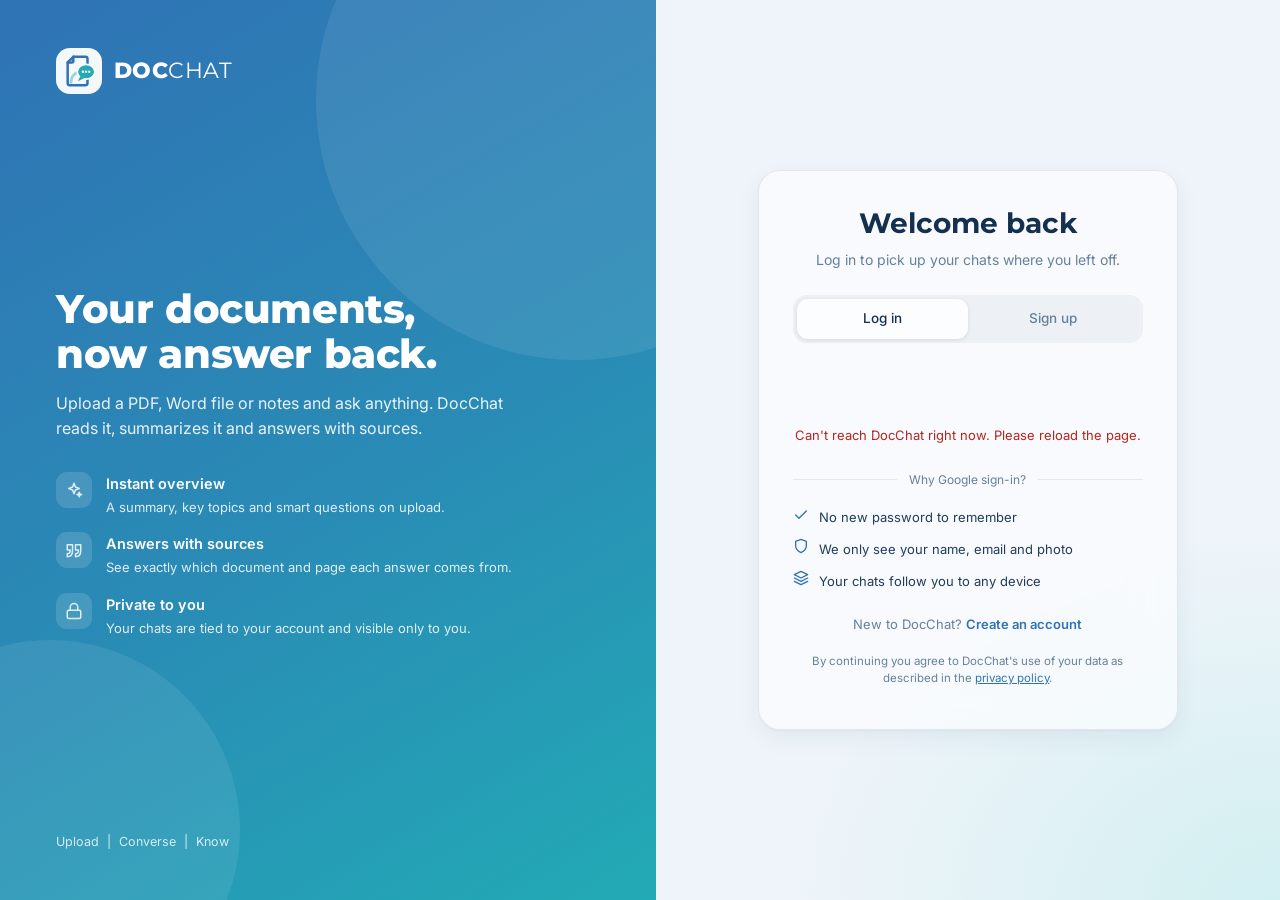
==== commit 0b76d534: "Login page: drop the example chat, remove white box around Google button Co-Authored-By: Claude Opus" ====
--- a/static/login.html
+++ b/static/login.html
@@ -38,12 +38,6 @@
   .perks .p-icon svg.i { width: 18px; height: 18px; }
   .perks b { display: block; font-weight: 600; font-size: 14.5px; }
   .perks span { font-size: 13px; opacity: .85; }
-  .preview { position: relative; margin-top: 34px; max-width: 420px; background: rgba(255,255,255,.12); border: 1px solid rgba(255,255,255,.2); border-radius: 18px; padding: 16px; backdrop-filter: blur(6px); }
-  .preview .q { margin-left: auto; width: fit-content; background: rgba(255,255,255,.95); color: #15304f; font-size: 13px; padding: 7px 12px; border-radius: 14px 14px 4px 14px; }
-  .preview .a { display: flex; gap: 10px; margin-top: 12px; font-size: 13px; line-height: 1.5; }
-  .preview .a .dot { flex: none; width: 26px; height: 26px; border-radius: 8px; background: rgba(255,255,255,.95); display: grid; place-items: center; }
-  .preview .a .dot svg { width: 20px; height: 20px; }
-  .preview .tag { display: inline-block; font-size: 11px; padding: 0 7px; border-radius: 99px; background: rgba(255,255,255,.22); }
   .brand-foot { position: relative; font-size: 12.5px; opacity: .8; }
 
   /* ---------- Form side ---------- */
@@ -56,6 +50,8 @@
   .tabs button { border: 0; background: transparent; border-radius: 11px; padding: 9px 0; font-size: 13.5px; font-weight: 500; color: var(--muted); }
   .tabs button[aria-selected="true"] { background: var(--panel-solid); color: var(--text); box-shadow: 0 1px 4px color-mix(in srgb, var(--text) 12%, transparent); }
   .gsi { display: flex; justify-content: center; min-height: 44px; }
+  /* Google's button lives in an iframe; matching its color scheme keeps the corners transparent (no white box) */
+  .gsi iframe { color-scheme: light; background: transparent !important; }
   .gsi .error { font-size: 13px; text-align: left; }
   .divider { display: flex; align-items: center; gap: 12px; color: var(--muted); font-size: 12px; margin: 24px 0 18px; }
   .divider::before, .divider::after { content: ""; flex: 1; height: 1px; background: var(--border); }
@@ -105,10 +101,6 @@
         <li><span class="p-icon" data-icon="quote"></span><div><b>Answers with sources</b><span>See exactly which document and page each answer comes from.</span></div></li>
         <li><span class="p-icon" data-icon="lock"></span><div><b>Private to you</b><span>Your chats are tied to your account and visible only to you.</span></div></li>
       </ul>
-      <div class="preview">
-        <div class="q">How long is the refund window?</div>
-        <div class="a"><span class="dot"><svg><use href="#logo"/></svg></span><div>Refunds are allowed within <b>30 days</b> of purchase <span class="tag">policy.pdf, p. 2</span></div></div>
-      </div>
     </div>
     <div class="brand-foot">Upload &nbsp;|&nbsp; Converse &nbsp;|&nbsp; Know</div>
   </section>
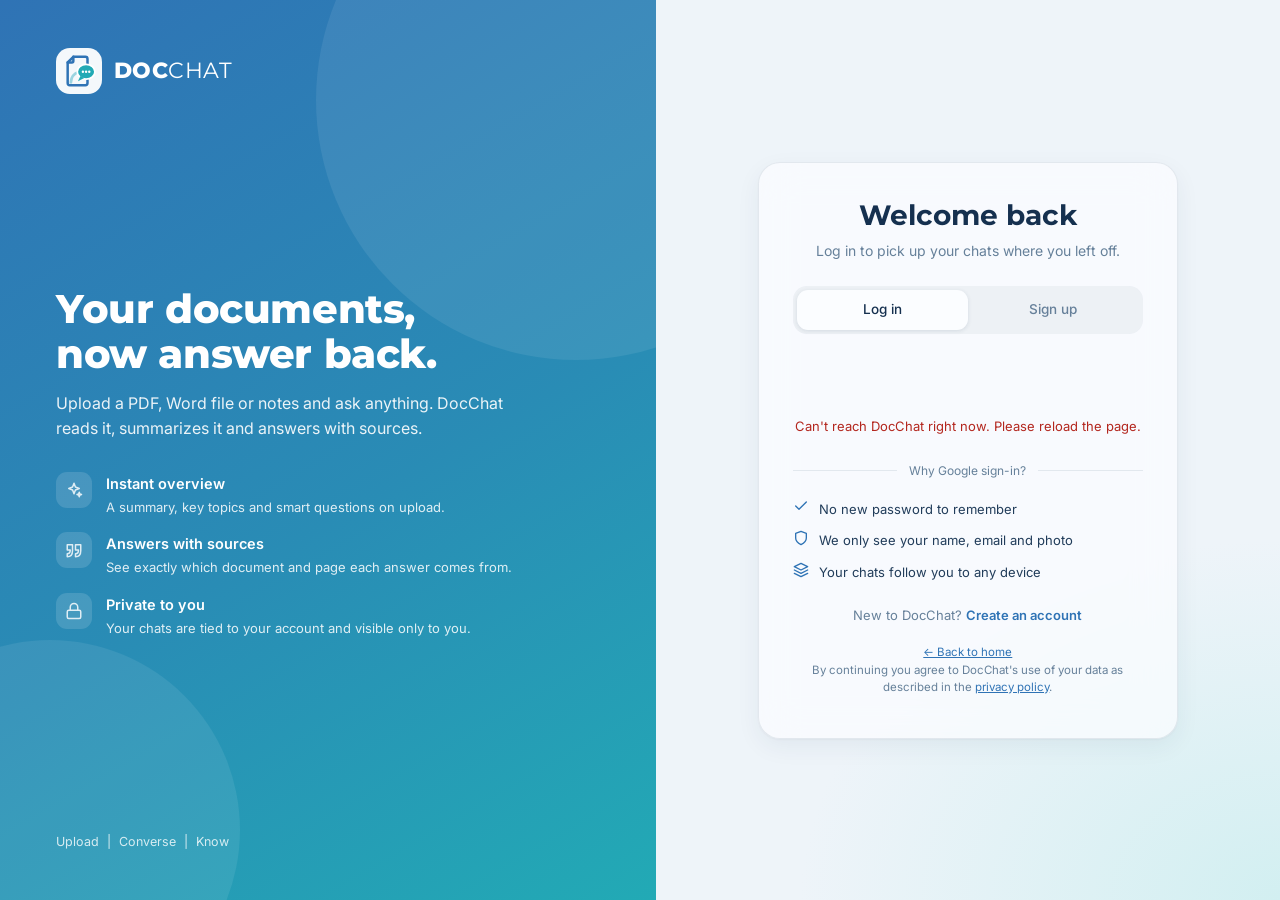
==== commit 75390934: "Public homepage and SEO basics Signed-out visitors get a landing page; adds meta description, Open G" ====
--- a/static/login.html
+++ b/static/login.html
@@ -3,7 +3,8 @@
 <head>
 <meta charset="utf-8">
 <meta name="viewport" content="width=device-width, initial-scale=1">
-<title>Sign in · DocChat</title>
+<title>Sign in or sign up · DocChat</title>
+<meta name="description" content="Sign in to DocChat with Google to chat with your PDFs and documents. Free, private and no password needed.">
 <link rel="preconnect" href="https://fonts.googleapis.com">
 <link rel="preconnect" href="https://fonts.gstatic.com" crossorigin>
 <link href="https://fonts.googleapis.com/css2?family=Inter:wght@400;500;600&family=Montserrat:wght@400;500;700;800&display=swap" rel="stylesheet">
@@ -88,11 +89,11 @@
 
 <div class="auth">
   <!-- Brand side -->
-  <section class="brand-side" aria-hidden="true">
-    <div class="brand-top">
+  <section class="brand-side">
+    <a class="brand-top" href="/" style="color:inherit;text-decoration:none">
       <span class="mark"><svg><use href="#logo"/></svg></span>
       <span class="word"><b>DOC</b>CHAT</span>
-    </div>
+    </a>
     <div class="brand-mid">
       <h1>Your documents,<br>now answer back.</h1>
       <p>Upload a PDF, Word file or notes and ask anything. DocChat reads it, summarizes it and answers with sources.</p>
@@ -108,7 +109,7 @@
   <!-- Form side -->
   <main class="form-side">
     <div class="auth-card card">
-      <svg class="mobile-logo" aria-hidden="true"><use href="#logo"/></svg>
+      <a href="/" aria-label="DocChat home"><svg class="mobile-logo" aria-hidden="true"><use href="#logo"/></svg></a>
       <h2 id="heading">Welcome back</h2>
       <p class="lead" id="lead">Log in to pick up your chats where you left off.</p>
 
@@ -128,7 +129,7 @@
       </ul>
 
       <p class="switch-note" id="switchNote">New to DocChat? <button id="switchBtn">Create an account</button></p>
-      <p class="legal">By continuing you agree to DocChat's use of your data as described in the <a href="/privacy">privacy policy</a>.</p>
+      <p class="legal"><a href="/">&larr; Back to home</a><br>By continuing you agree to DocChat's use of your data as described in the <a href="/privacy">privacy policy</a>.</p>
     </div>
   </main>
 </div>
